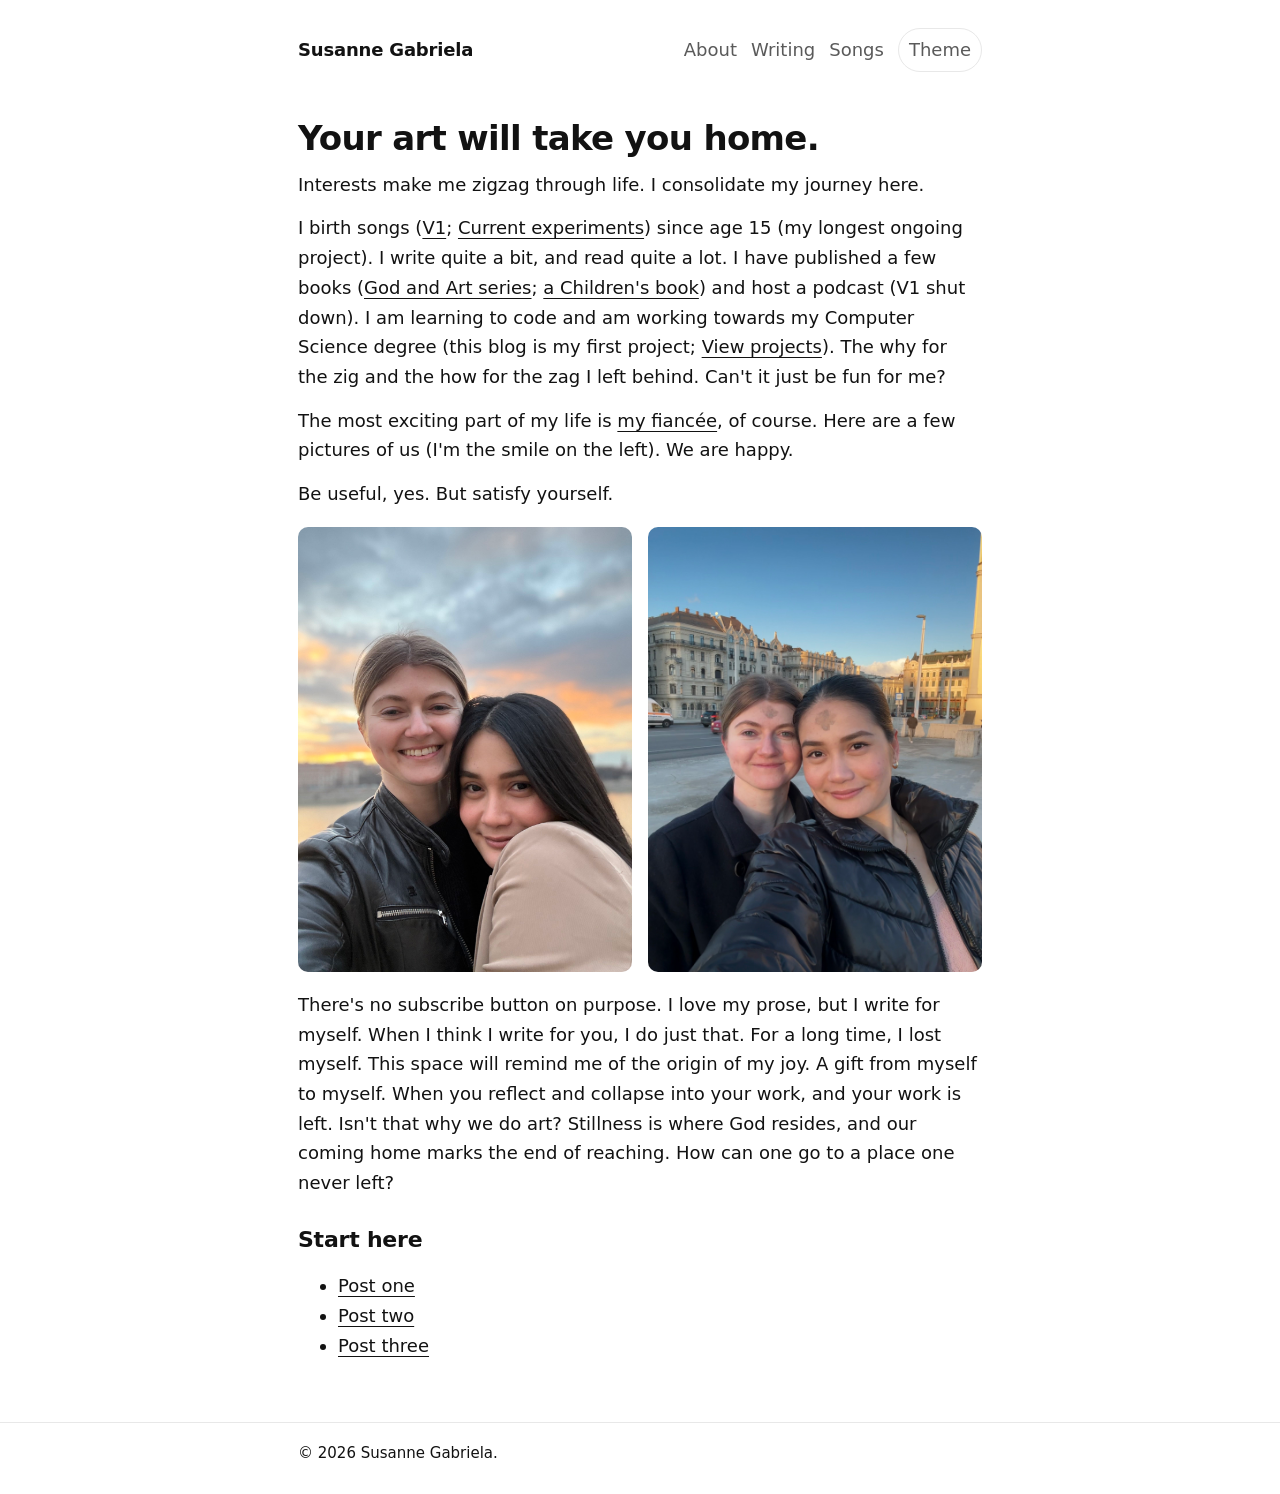
==== about/index.html @ 7b173769 "about text change; comments removal" ====
<!doctype html>
<html lang="en">
<head>
  <meta charset="utf-8" />
  <meta name="viewport" content="width=device-width, initial-scale=1" />
  <title>Susanne Gabriela</title>
  <meta name="description" content="Personal website: about, writing, and miscellany." />

  <!-- Favicon -->
  <link rel="icon" type="image/png" href="/images/flavicon.jpg"> 

  <link rel="stylesheet" href="/assets/css/style.css" /> 
</head>

<body>
  <a class="skip-link" href="#content">Skip to content</a>

  <header class="site-header">
    <div class="container">
      <div class="masthead">

        <!-- Home -->
        <a class="site-title" href="/">Susanne Gabriela</a> 

        <nav class="site-nav" aria-label="Primary">

          <a data-nav href="/">About</a> 
          <a data-nav href="/writing/">Writing</a> 

          <a href="https://open.spotify.com/artist/6WfhM4egxDhggHTHzIk7Gg" aria-label="Spotify-Link">Songs</a>

          <button class="theme-toggle" type="button" data-theme-toggle aria-label="Toggle theme">
            Theme
          </button>
        </nav>

      </div>
    </div>
  </header>

  <main id="content" class="container">
    <section class="prose">
      <h1>Your art will take you home.</h1>

      <p>
        Interests make me zigzag through life. I consolidate my journey here.
      </p>

      <p>
        I birth songs (<a href="https://open.spotify.com/artist/5qsFGsHOz9LxAU95EV96w1" aria-label="Song-Link1">V1</a>;
        <a href="https://open.spotify.com/artist/6WfhM4egxDhggHTHzIk7Gg" aria-label="Song-Link2">Current experiments</a>)
        since age 15 (my longest ongoing project). I write quite a bit, and read quite a lot. I have published a few books
        (<a href="https://www.amazon.com/dp/B0CLKX19JL?binding=paperback" aria-label="Book-Link1">God and Art series</a>;
        <a href="https://www.amazon.com/Little-Suzy-Land-Images-Authenticity-ebook/dp/B0F337PXQ7?ref_=ast_author_dp&th=1&psc=1" aria-label="Book-Link2">a Children's book</a>)
        and host a podcast (V1 shut down). I am learning to code and am working towards my Computer Science degree
        (this blog is my first project; <a href="https://github.com/SusanneGabriela" aria-label="Github-Link">View projects</a>).
        The why for the zig and the how for the zag I left behind. Can't it just be fun for me?
      </p>

      <p>
        The most exciting part of my life is <a href="https://www.instagram.com/marinellamadeja/" aria-label="fiancée-link">my fiancée</a>, of course.
        Here are a few pictures of us (I'm the smile on the left). We are happy.
      </p>

      <p>Be useful, yes. But satisfy yourself.</p>

      <div class="image-container">
        <img src="/images/bio_image.jpg" alt="Description of image" loading="lazy"> 
        <img src="/images/bio_image1.jpg" alt="Description of image" loading="lazy"> 
      </div>

      <p>
        There's no subscribe button on purpose. I love my prose, but I write for myself. When I think I write for you, I do just that.
        For a long time, I lost myself. This space will remind me of the origin of my joy. A gift from myself to myself.
        When you reflect and collapse into your work, and your work is left. Isn't that why we do art? Stillness is where God resides,
        and our coming home marks the end of reaching. How can one go to a place one never left?
      </p>

      <h2 id="misc">Start here</h2>
      <ul class="link-list">

        <li><a href="/writing/">Post one</a></li> 

        <li><a href="/first-post-name/">Post two</a></li> 

        <li><a href="#" aria-disabled="true">Post three</a></li>

      </ul>
    </section>
  </main>

  <footer class="site-footer">
    <div class="container footer-inner">
      <small>© <span data-year></span> Susanne Gabriela.</small>

      <div class="footer-links" aria-label="Social links">

        <a href="https://www.instagram.com/susannegabriela/" aria-label="Instagram"></a>

        <a href="https://open.spotify.com/artist/6WfhM4egxDhggHTHzIk7Gg" aria-label="Spotify"></a> 

        <a href="https://www.linkedin.com/in/susannegabriela/" aria-label="LinkedIn"></a> 

        <a href="https://github.com/SusanneGabriela" aria-label="GitHub"></a> 

      </div>
    </div>
  </footer>

  <script src="/assets/js/main.js"></script> 
</body>
</html>
---- assets/css/style.css ----
/* =====
   Minimal, typography-first blog styling
   ===== */

:root {
  --bg: #ffffff;
  --text: #121212;
  --muted: #5a5a5a;
  --border: #e8e8e8;
  --link: #121212;
  --link-hover: #000000;
  --code-bg: #f6f6f6;

  --max: 720px;
  --radius: 10px;
  --shadow: 0 1px 0 rgba(0, 0, 0, 0.04);
}

:root[data-theme="dark"] {
  --bg: #0f0f10;
  --text: #ededee;
  --muted: #b3b3b6;
  --border: #2a2a2e;
  --link: #ededee;
  --link-hover: #ffffff;
  --code-bg: #19191c;
}

* { box-sizing: border-box; }

html, body {
  height: 100%;
}

body {
  margin: 0;
  background: var(--bg);
  color: var(--text);

  font-family: ui-sans-serif, system-ui, -apple-system, Segoe UI, Roboto, Helvetica, Arial, "Apple Color Emoji", "Segoe UI Emoji";
  font-size: 18px;
  line-height: 1.65;

  text-rendering: optimizeLegibility;
  -webkit-font-smoothing: antialiased;
}

.container {
  max-width: var(--max);
  margin: 0 auto;
  padding: 0 18px;
}

/* Skip link for accessibility */
.skip-link {
  position: absolute;
  left: -999px;
  top: 12px;
  background: var(--bg);
  color: var(--text);
  padding: 10px 12px;
  border: 1px solid var(--border);
  border-radius: var(--radius);
  box-shadow: var(--shadow);
}
.skip-link:focus { left: 12px; z-index: 50; }

/* Header */
.site-header {
  padding: 28px 0 10px 0;
}

.masthead {
  display: flex;
  gap: 14px;
  align-items: center;
  justify-content: space-between;
}

.site-title {
  font-weight: 650;
  letter-spacing: -0.01em;
  text-decoration: none;
  color: var(--text);
}

.site-nav {
  display: flex;
  align-items: center;
  gap: 14px;
  flex-wrap: wrap;
}

.site-nav a {
  color: var(--muted);
  text-decoration: none;
}
.site-nav a:hover { color: var(--text); }

.site-nav a[aria-current="page"] {
  color: var(--text);
  text-decoration: underline;
  text-underline-offset: 4px;
}

.theme-toggle {
  font: inherit;
  color: var(--muted);
  background: transparent;
  border: 1px solid var(--border);
  border-radius: 999px;
  padding: 6px 10px;
  cursor: pointer;
}
.theme-toggle:hover {
  color: var(--text);
  border-color: var(--muted);
}

/* Main prose area */
.prose {
  padding: 18px 0 44px 0;
}

.prose h1 {
  font-size: 34px;
  line-height: 1.18;
  letter-spacing: -0.02em;
  margin: 18px 0 12px;
}

.prose h2 {
  font-size: 22px;
  line-height: 1.25;
  letter-spacing: -0.01em;
  margin: 28px 0 10px;
}

.prose p {
  margin: 0 0 14px 0;
}

.muted {
  color: var(--muted);
}

.prose a {
  color: var(--link);
  text-decoration: underline;
  text-underline-offset: 4px;
}
.prose a:hover {
  color: var(--link-hover);
}

.prose hr {
  border: 0;
  border-top: 1px solid var(--border);
  margin: 28px 0;
}

.prose blockquote {
  margin: 22px 0;
  padding: 12px 16px;
  border-left: 3px solid var(--border);
  background: var(--code-bg);
  border-radius: var(--radius);
  color: var(--text);
}

/* Code */
pre, code {
  font-family: ui-monospace, SFMono-Regular, Menlo, Monaco, Consolas, "Liberation Mono", "Courier New", monospace;
}

code {
  font-size: 0.95em;
  background: var(--code-bg);
  padding: 2px 6px;
  border-radius: 8px;
  border: 1px solid var(--border);
}

pre {
  overflow: auto;
  background: var(--code-bg);
  border: 1px solid var(--border);
  border-radius: var(--radius);
  padding: 14px 16px;
  line-height: 1.5;
}

/* Writing list */
.search {
  display: block;
  margin: 16px 0 18px;
}

.search input {
  width: 100%;
  font: inherit;
  padding: 10px 12px;
  border-radius: var(--radius);
  border: 1px solid var(--border);
  background: var(--bg);
  color: var(--text);
}

.post-list {
  margin: 0;
  padding: 0;
  list-style: none;
}

.post-item {
  display: flex;
  gap: 10px;
  align-items: baseline;
  justify-content: space-between;
  padding: 10px 0;
  border-bottom: 1px solid var(--border);
}

.post-link {
  text-decoration: none;
  color: var(--text);
}
.post-link:hover {
  text-decoration: underline;
  text-underline-offset: 4px;
}

.post-date {
  color: var(--muted);
  font-size: 0.95em;
  white-space: nowrap;
}

/* Post meta */
.post-header {
  margin-bottom: 18px;
}

.post-meta {
  display: flex;
  align-items: center;
  gap: 10px;
  color: var(--muted);
  font-size: 0.98em;
}

.dot { opacity: 0.7; }

/* Footer */
.site-footer {
  border-top: 1px solid var(--border);
  padding: 18px 0 28px 0;
}

.footer-inner {
  display: flex;
  align-items: center;
  justify-content: space-between;
  gap: 12px;
  flex-wrap: wrap;
}

.footer-links {
  display: flex;
  gap: 12px;
}

.footer-links a {
  color: var(--muted);
  text-decoration: none;
}
.footer-links a:hover { color: var(--text); }

/* Utility */
.visually-hidden {
  position: absolute !important;
  height: 1px; width: 1px;
  overflow: hidden;
  clip: rect(1px, 1px, 1px, 1px);
  white-space: nowrap;
}

/* Images */

/* --- Image grid --- */
.image-container {
  display: grid;
  grid-template-columns: repeat(2, minmax(0, 1fr));
  gap: 16px;
  margin: 18px 0;
}

.image-container img {
  display: block;
  width: 100%;
  height: auto;
  border-radius: var(--radius);
  object-fit: cover;
}

/* --- Image grid: mobile --- */
@media (max-width: 640px) {
  .image-container {
    grid-template-columns: 1fr;
  }

  .image-container img {
    width: 100%;
    max-height: none;
  }
}
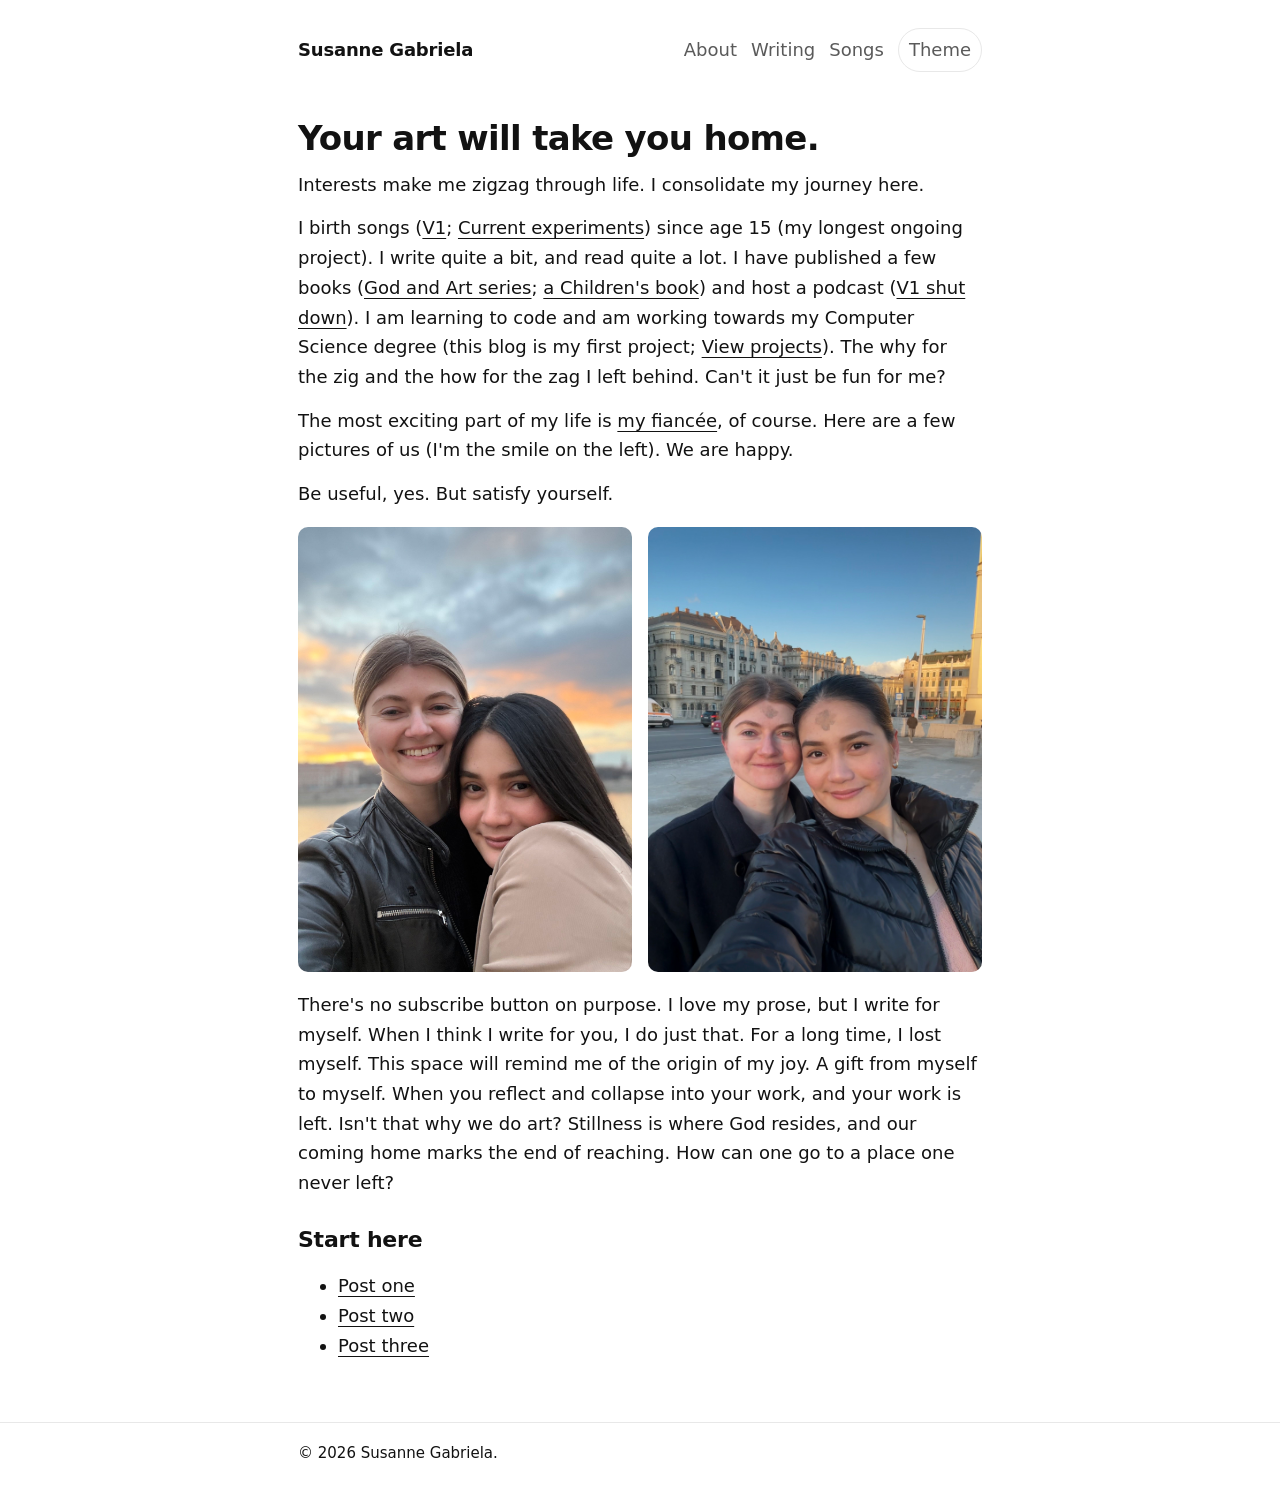
==== commit fe28072f: "adding podcast link" ====
--- a/about/index.html
+++ b/about/index.html
@@ -53,7 +53,7 @@
         since age 15 (my longest ongoing project). I write quite a bit, and read quite a lot. I have published a few books
         (<a href="https://www.amazon.com/dp/B0CLKX19JL?binding=paperback" aria-label="Book-Link1">God and Art series</a>;
         <a href="https://www.amazon.com/Little-Suzy-Land-Images-Authenticity-ebook/dp/B0F337PXQ7?ref_=ast_author_dp&th=1&psc=1" aria-label="Book-Link2">a Children's book</a>)
-        and host a podcast (V1 shut down). I am learning to code and am working towards my Computer Science degree
+        and host a podcast (<a href="https://www.youtube.com/@theroadforartists" aria-label="Podcast-Link">V1 shut down</a>). I am learning to code and am working towards my Computer Science degree
         (this blog is my first project; <a href="https://github.com/SusanneGabriela" aria-label="Github-Link">View projects</a>).
         The why for the zig and the how for the zag I left behind. Can't it just be fun for me?
       </p>
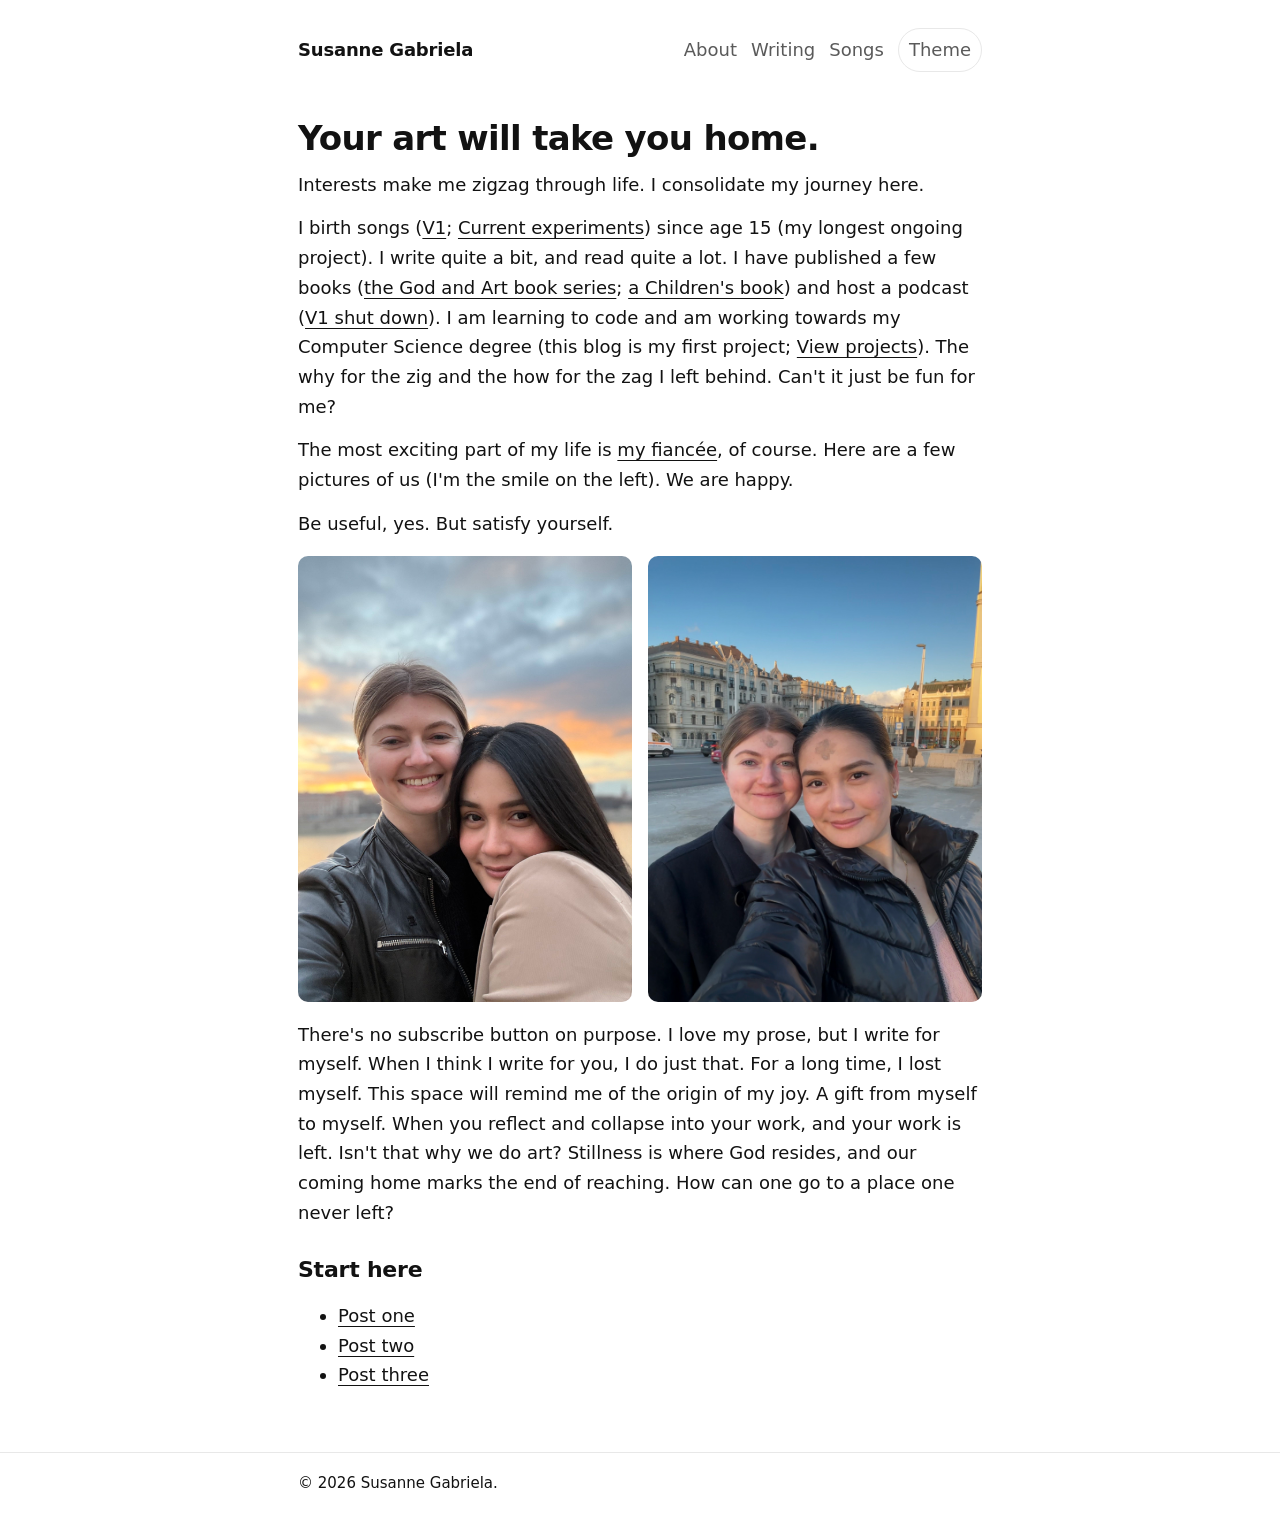
==== commit 7005dc9e: "index page and about page carbon copy" ====
--- a/about/index.html
+++ b/about/index.html
@@ -51,7 +51,7 @@
         I birth songs (<a href="https://open.spotify.com/artist/5qsFGsHOz9LxAU95EV96w1" aria-label="Song-Link1">V1</a>;
         <a href="https://open.spotify.com/artist/6WfhM4egxDhggHTHzIk7Gg" aria-label="Song-Link2">Current experiments</a>)
         since age 15 (my longest ongoing project). I write quite a bit, and read quite a lot. I have published a few books
-        (<a href="https://www.amazon.com/dp/B0CLKX19JL?binding=paperback" aria-label="Book-Link1">God and Art series</a>;
+        (<a href="https://www.amazon.com/dp/B0CLKX19JL?binding=paperback" aria-label="Book-Link1">the God and Art book series</a>;
         <a href="https://www.amazon.com/Little-Suzy-Land-Images-Authenticity-ebook/dp/B0F337PXQ7?ref_=ast_author_dp&th=1&psc=1" aria-label="Book-Link2">a Children's book</a>)
         and host a podcast (<a href="https://www.youtube.com/@theroadforartists" aria-label="Podcast-Link">V1 shut down</a>). I am learning to code and am working towards my Computer Science degree
         (this blog is my first project; <a href="https://github.com/SusanneGabriela" aria-label="Github-Link">View projects</a>).
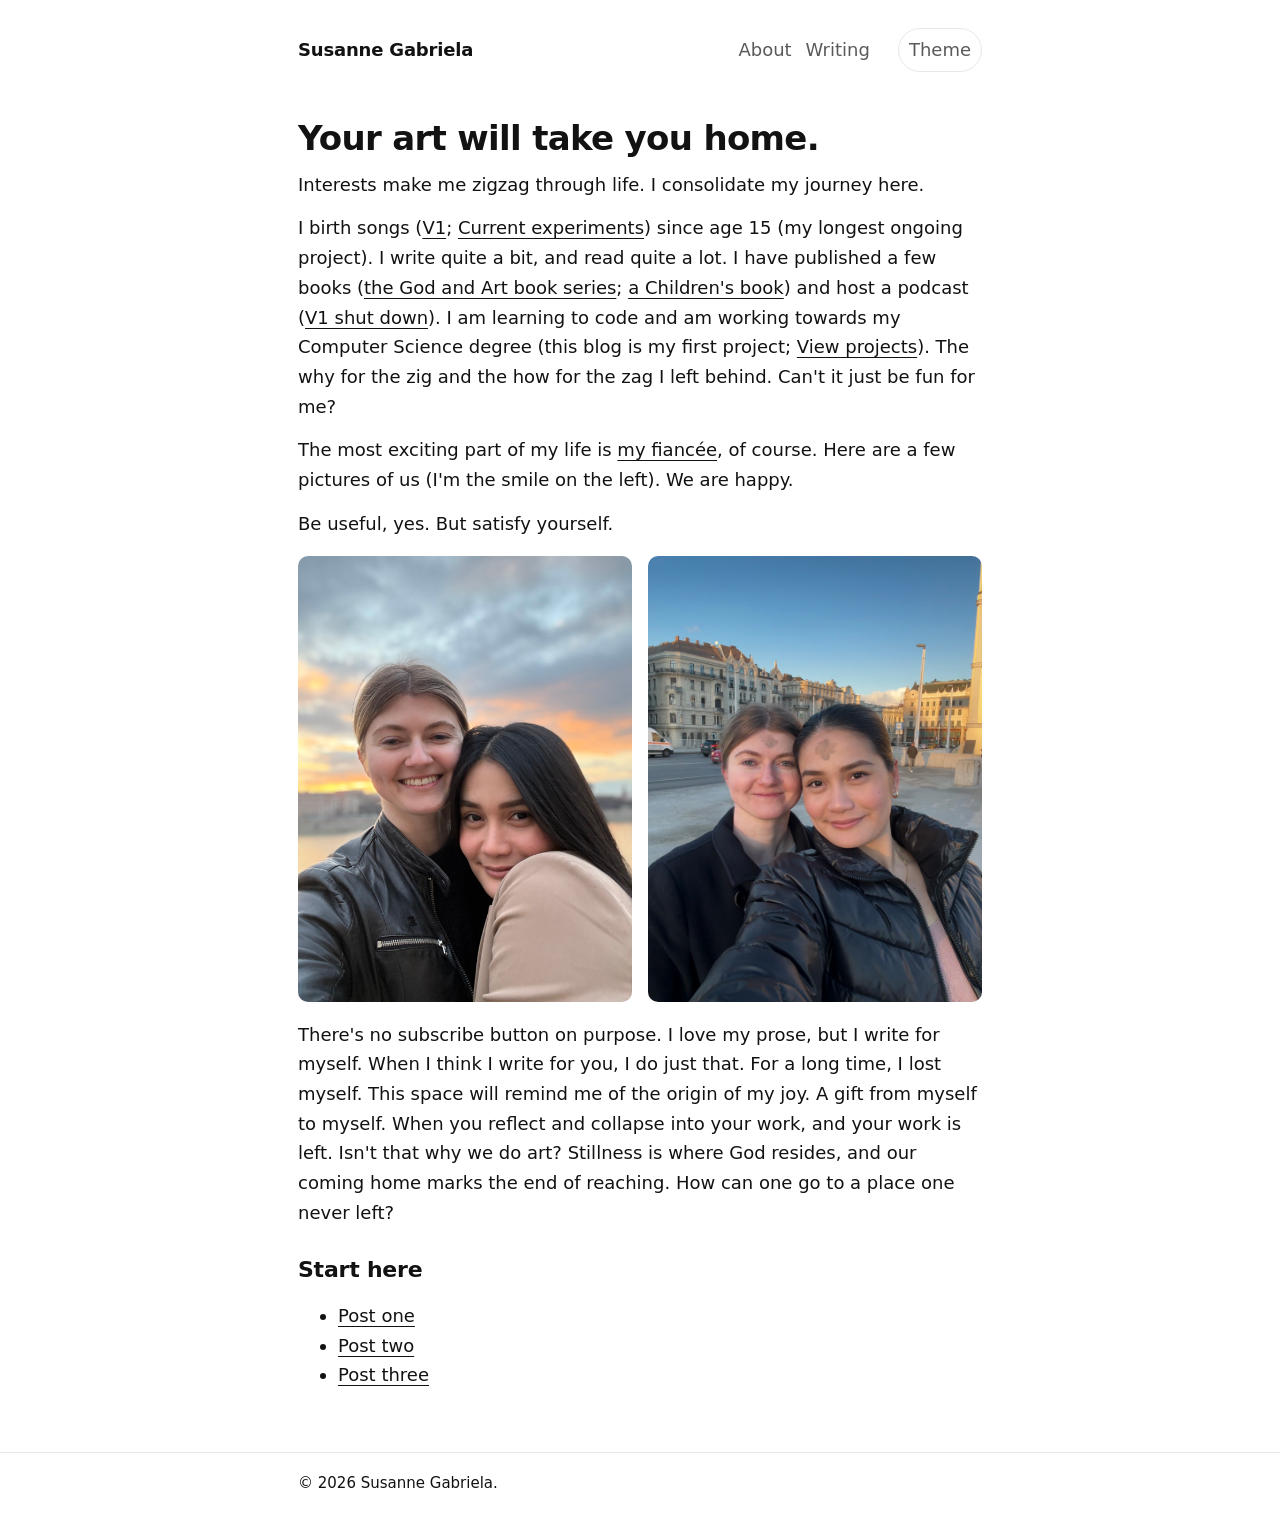
==== commit f6a03c94: "removed songs link" ====
--- a/about/index.html
+++ b/about/index.html
@@ -28,7 +28,7 @@
           <a data-nav href="/">About</a> 
           <a data-nav href="/writing/">Writing</a> 
 
-          <a href="https://open.spotify.com/artist/6WfhM4egxDhggHTHzIk7Gg" aria-label="Spotify-Link">Songs</a>
+          <a href="https://open.spotify.com/artist/6WfhM4egxDhggHTHzIk7Gg" aria-label="Spotify-Link"></a>
 
           <button class="theme-toggle" type="button" data-theme-toggle aria-label="Toggle theme">
             Theme
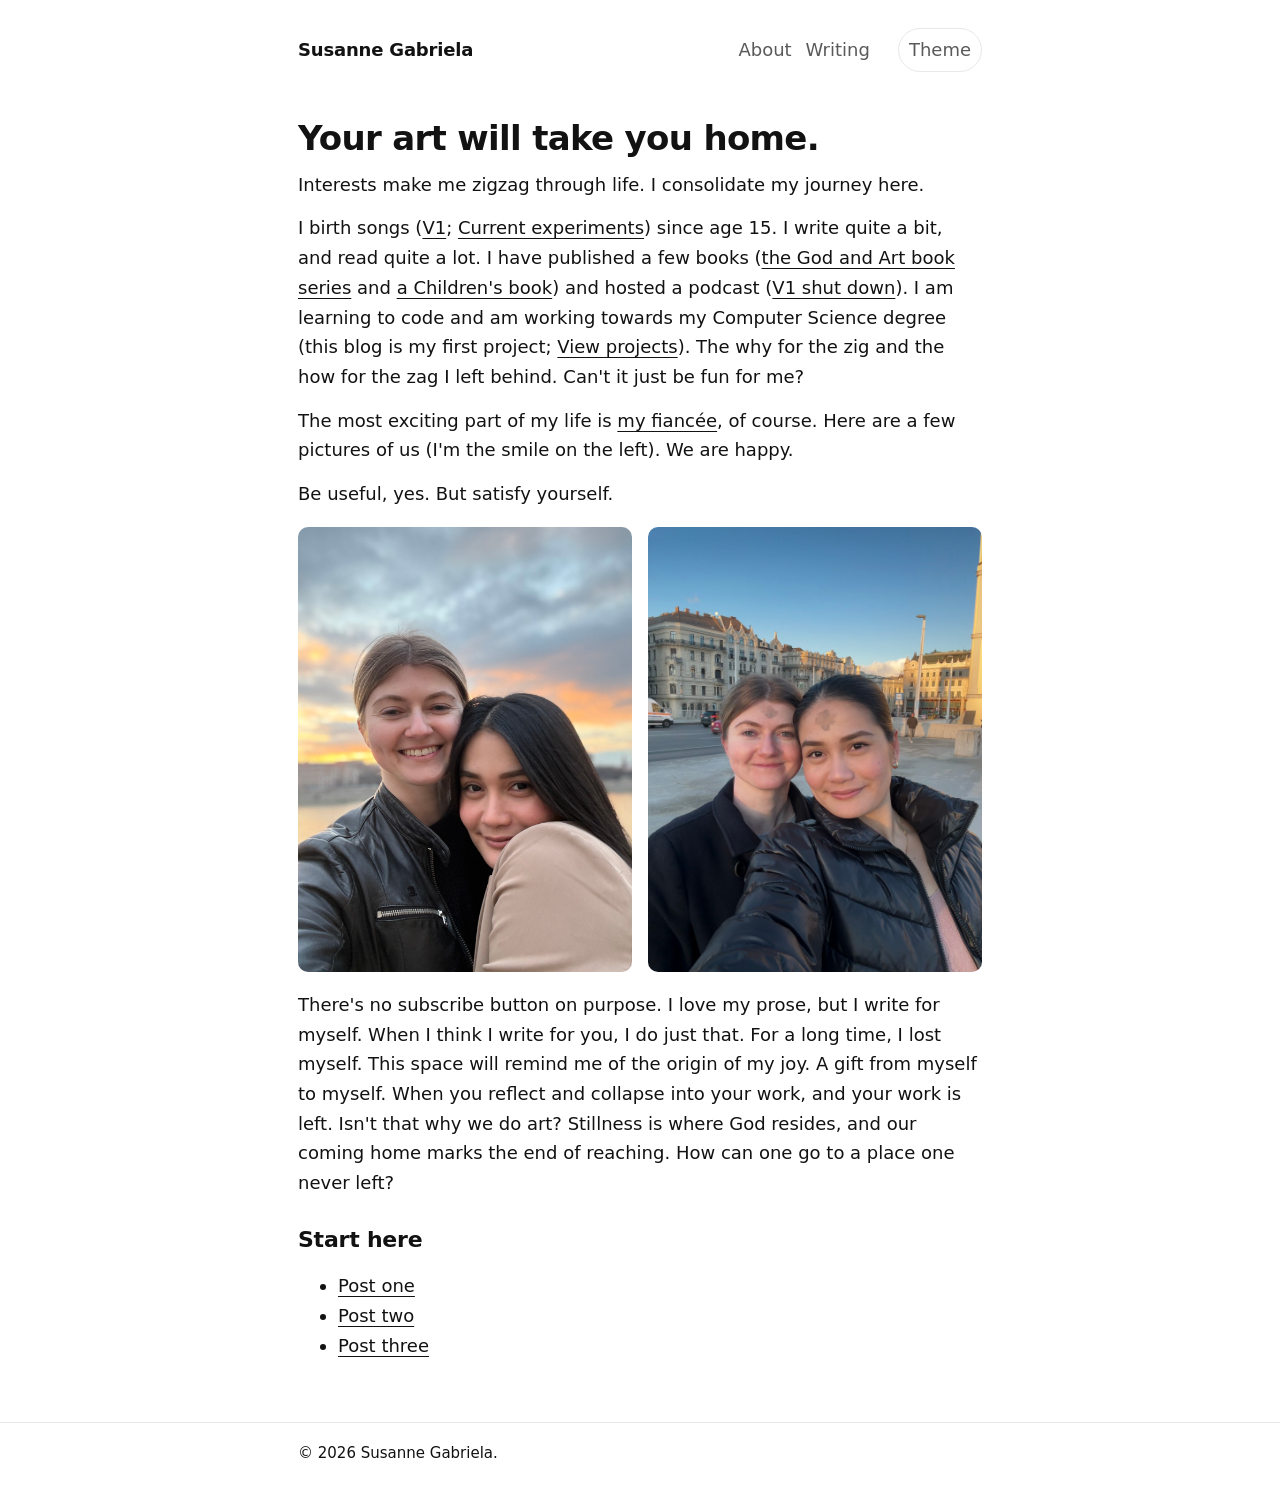
==== commit 83148637: "about page text changed" ====
--- a/about/index.html
+++ b/about/index.html
@@ -50,10 +50,10 @@
       <p>
         I birth songs (<a href="https://open.spotify.com/artist/5qsFGsHOz9LxAU95EV96w1" aria-label="Song-Link1">V1</a>;
         <a href="https://open.spotify.com/artist/6WfhM4egxDhggHTHzIk7Gg" aria-label="Song-Link2">Current experiments</a>)
-        since age 15 (my longest ongoing project). I write quite a bit, and read quite a lot. I have published a few books
-        (<a href="https://www.amazon.com/dp/B0CLKX19JL?binding=paperback" aria-label="Book-Link1">the God and Art book series</a>;
+        since age 15. I write quite a bit, and read quite a lot. I have published a few books
+        (<a href="https://www.amazon.com/dp/B0CLKX19JL?binding=paperback" aria-label="Book-Link1">the God and Art book series</a> and
         <a href="https://www.amazon.com/Little-Suzy-Land-Images-Authenticity-ebook/dp/B0F337PXQ7?ref_=ast_author_dp&th=1&psc=1" aria-label="Book-Link2">a Children's book</a>)
-        and host a podcast (<a href="https://www.youtube.com/@theroadforartists" aria-label="Podcast-Link">V1 shut down</a>). I am learning to code and am working towards my Computer Science degree
+        and hosted a podcast (<a href="https://www.youtube.com/@theroadforartists" aria-label="Podcast-Link">V1 shut down</a>). I am learning to code and am working towards my Computer Science degree
         (this blog is my first project; <a href="https://github.com/SusanneGabriela" aria-label="Github-Link">View projects</a>).
         The why for the zig and the how for the zag I left behind. Can't it just be fun for me?
       </p>
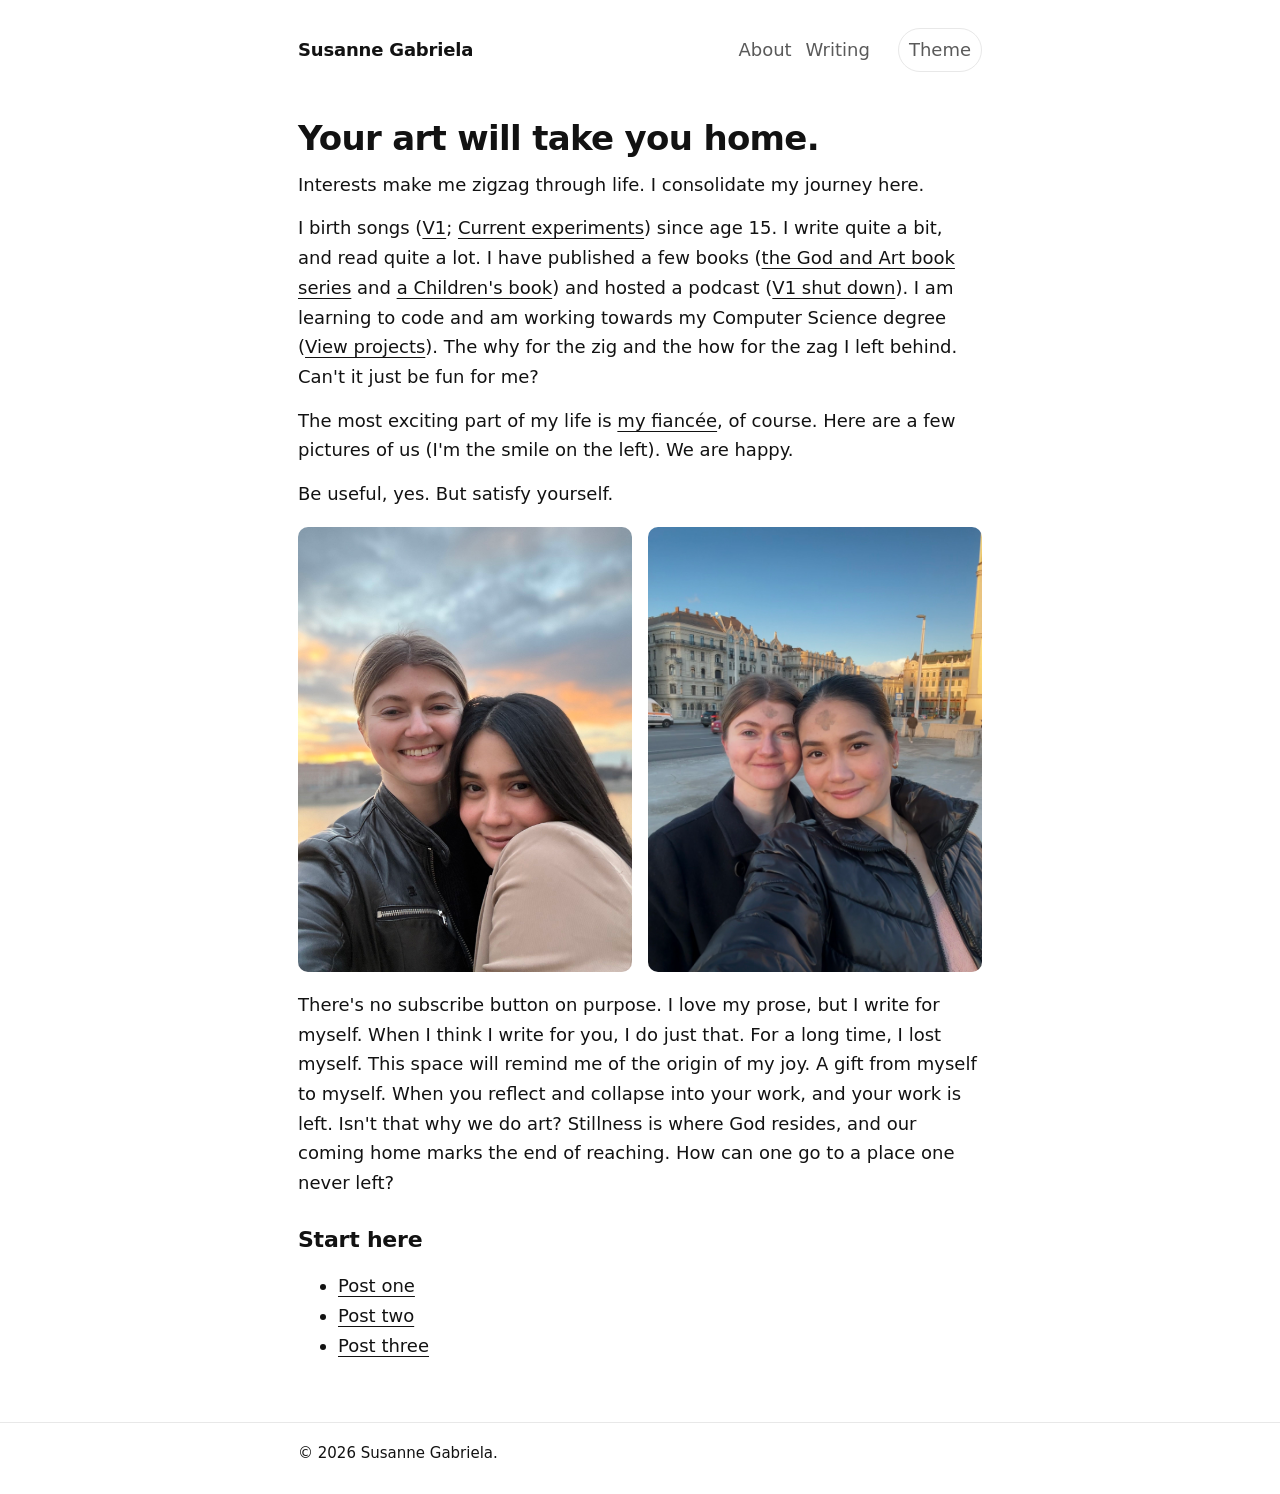
==== commit 5ab063f2: "about and index page text changed" ====
--- a/about/index.html
+++ b/about/index.html
@@ -54,7 +54,7 @@
         (<a href="https://www.amazon.com/dp/B0CLKX19JL?binding=paperback" aria-label="Book-Link1">the God and Art book series</a> and
         <a href="https://www.amazon.com/Little-Suzy-Land-Images-Authenticity-ebook/dp/B0F337PXQ7?ref_=ast_author_dp&th=1&psc=1" aria-label="Book-Link2">a Children's book</a>)
         and hosted a podcast (<a href="https://www.youtube.com/@theroadforartists" aria-label="Podcast-Link">V1 shut down</a>). I am learning to code and am working towards my Computer Science degree
-        (this blog is my first project; <a href="https://github.com/SusanneGabriela" aria-label="Github-Link">View projects</a>).
+        (<a href="https://github.com/SusanneGabriela" aria-label="Github-Link">View projects</a>).
         The why for the zig and the how for the zag I left behind. Can't it just be fun for me?
       </p>
 
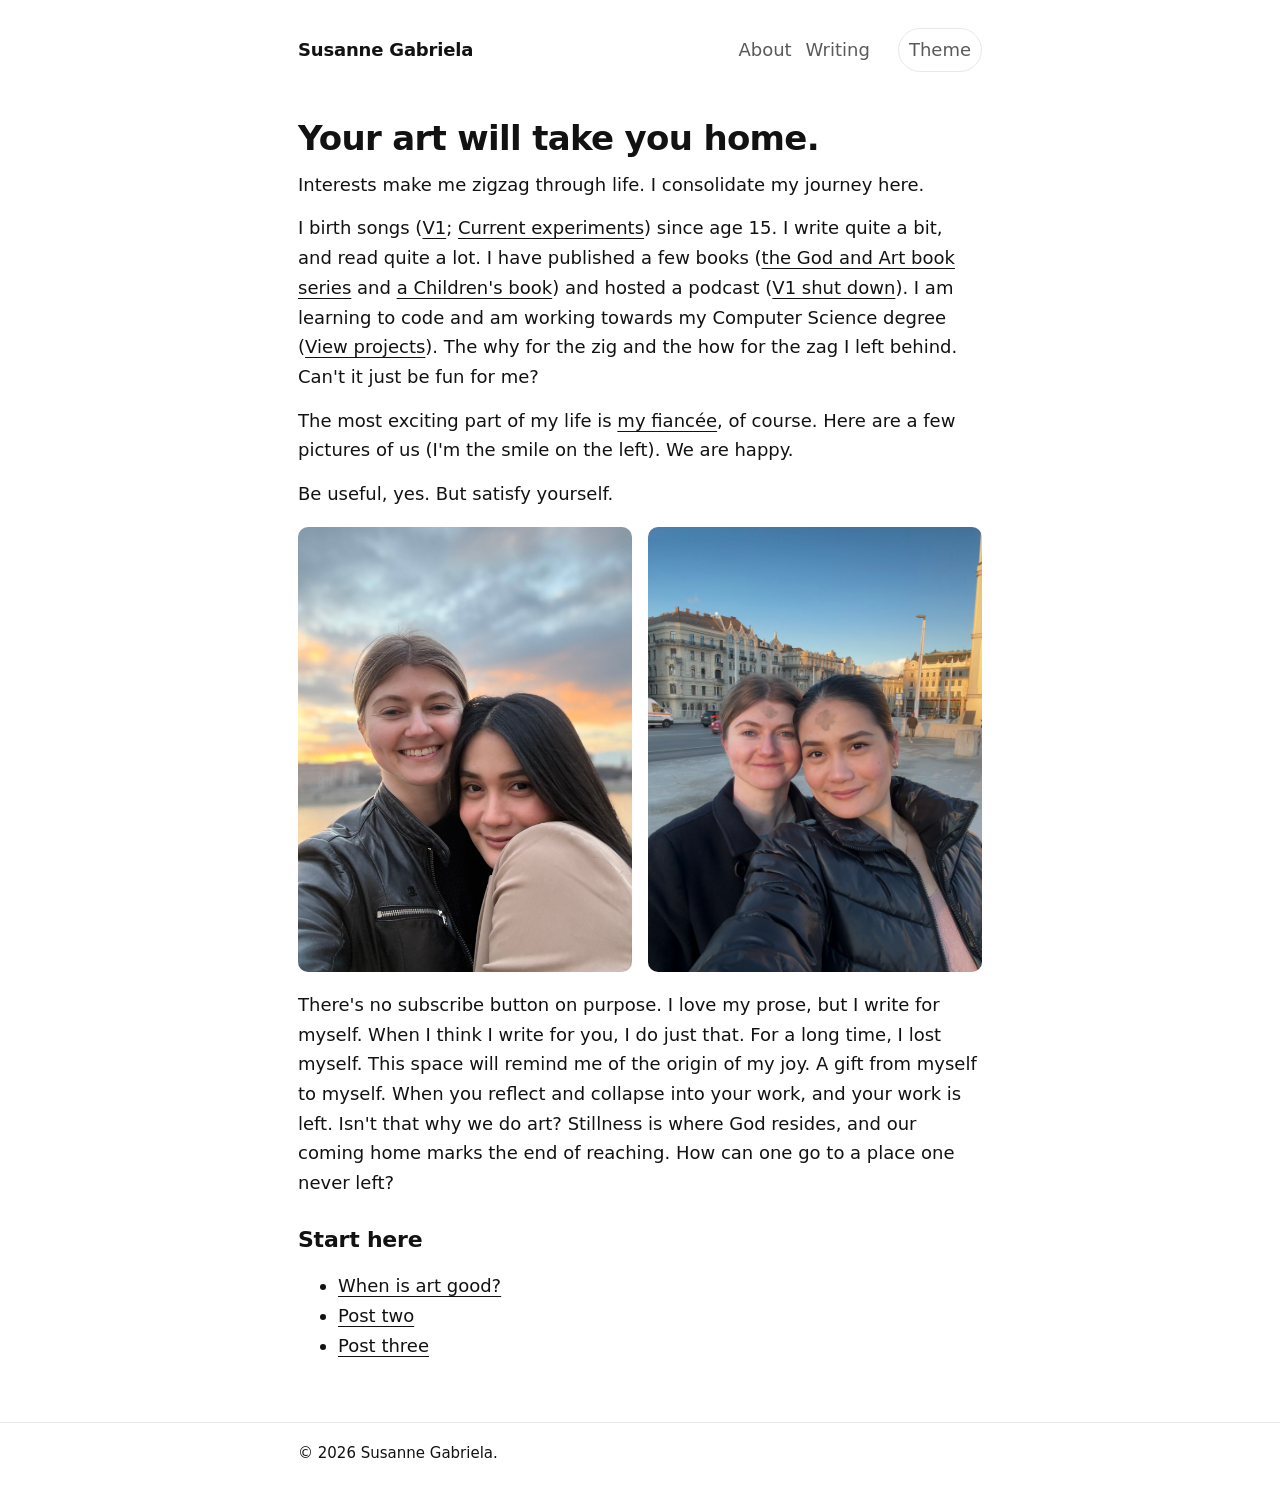
==== commit be1cc603: "linking to first blog post on all pages" ====
--- a/about/index.html
+++ b/about/index.html
@@ -80,7 +80,7 @@
       <h2 id="misc">Start here</h2>
       <ul class="link-list">
 
-        <li><a href="/writing/">Post one</a></li> 
+        <li><a href="/when-is-art-good/">When is art good?</a></li> 
 
         <li><a href="/first-post-name/">Post two</a></li> 
 
